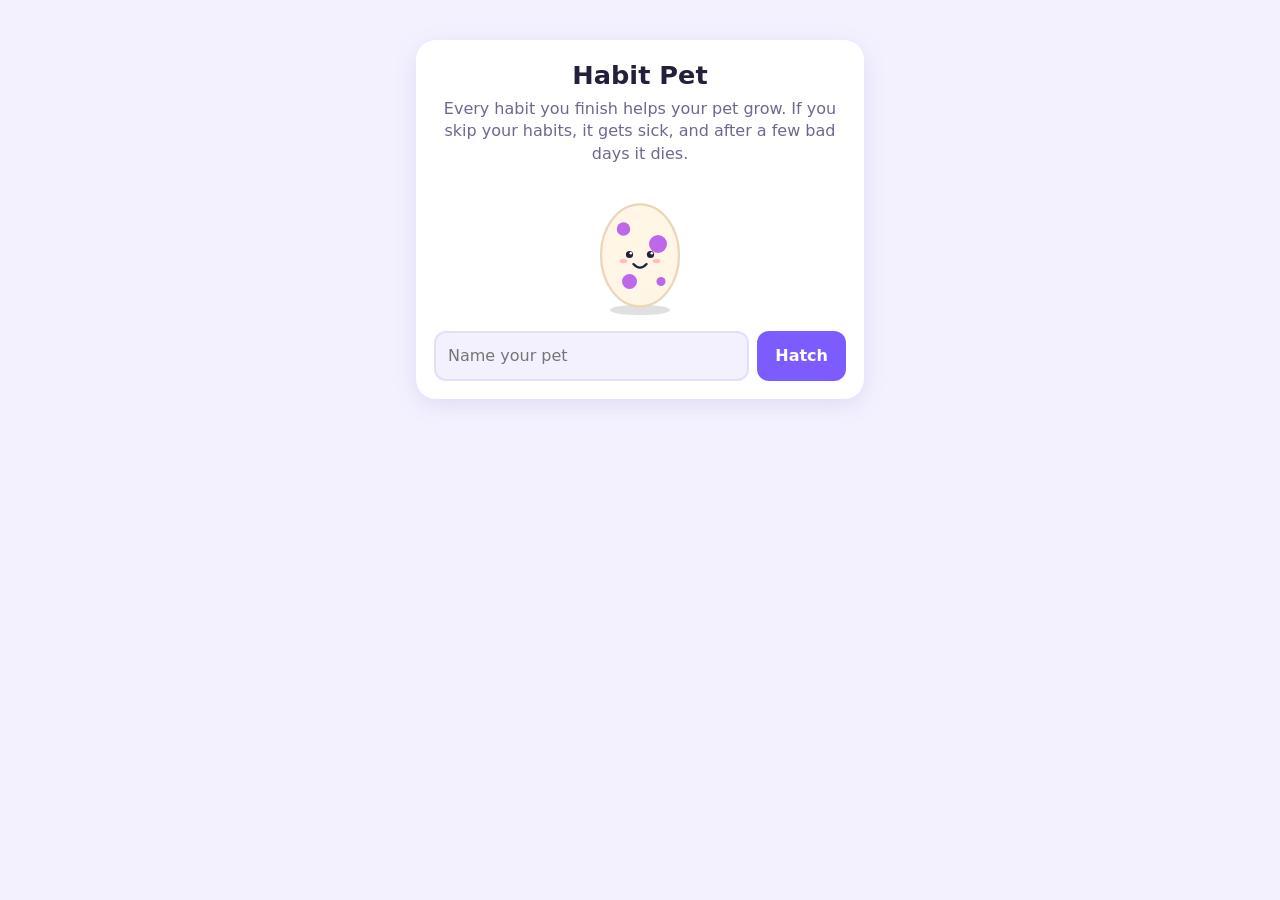
==== index.html @ 9e335e4a "Add Habit Pet: a habit tracker where your pet grows or dies Co-Authored-By: Claude Opus 5.5 <noreply" ====
<!doctype html>
<html lang="en">
<head>
  <meta charset="utf-8">
  <meta name="viewport" content="width=device-width, initial-scale=1, viewport-fit=cover">
  <title>Habit Pet</title>
  <meta name="description" content="Keep your habits and your pet grows. Skip them and it gets sick.">
  <meta name="theme-color" content="#7c5cff">
  <link rel="manifest" href="manifest.json">
  <link rel="icon" href="icons/icon.svg" type="image/svg+xml">
  <link rel="apple-touch-icon" href="icons/icon-192.png">
  <meta name="apple-mobile-web-app-capable" content="yes">
  <meta name="apple-mobile-web-app-title" content="Habit Pet">
  <link rel="stylesheet" href="style.css">
</head>
<body>
  <main class="app">
    <!-- Hatch screen: shown when there is no pet yet -->
    <section id="hatch-screen" class="card hidden">
      <h1>Habit Pet</h1>
      <p class="muted">Every habit you finish helps your pet grow. If you skip your habits, it gets sick, and after a few bad days it dies.</p>
      <div class="pet-stage small" id="hatch-egg"></div>
      <form id="hatch-form" class="row">
        <input id="hatch-name" maxlength="16" placeholder="Name your pet" required autocomplete="off">
        <button type="submit" class="primary">Hatch</button>
      </form>
    </section>

    <!-- Main screen -->
    <section id="pet-screen" class="hidden">
      <header class="pet-header">
        <div>
          <h1 id="pet-name">Pet</h1>
          <p class="muted" id="pet-sub">Egg · Day 1</p>
        </div>
        <div class="streak" title="Perfect days in a row">🔥 <span id="streak">0</span></div>
      </header>

      <div class="card pet-card">
        <div class="pet-stage" id="pet-stage" aria-label="Your pet"></div>
        <p class="speech" id="speech">Hi!</p>

        <div class="meter">
          <div class="meter-label"><span>❤️ Health</span><span id="health-text">100</span></div>
          <div class="bar"><div class="fill health" id="health-bar"></div></div>
        </div>
        <div class="meter">
          <div class="meter-label"><span>⭐ Growth</span><span id="xp-text">0 / 30</span></div>
          <div class="bar"><div class="fill xp" id="xp-bar"></div></div>
        </div>
      </div>

      <div class="card">
        <div class="card-title">
          <h2>Today's habits</h2>
          <span class="muted" id="today-count">0 / 0</span>
        </div>
        <ul id="habit-list" class="habit-list"></ul>
        <p id="no-habits" class="muted hidden">Add your first habit below. Your pet is counting on you!</p>
        <form id="habit-form" class="row">
          <input id="habit-emoji" class="emoji-input" maxlength="2" placeholder="💧" autocomplete="off" aria-label="Emoji">
          <input id="habit-name" maxlength="40" placeholder="New habit, e.g. Drink water" required autocomplete="off">
          <button type="submit" class="primary" aria-label="Add habit">+</button>
        </form>
      </div>

      <details class="card graveyard" id="graveyard-box">
        <summary>🪦 Pet graveyard (<span id="grave-count">0</span>)</summary>
        <ul id="graveyard" class="grave-list"></ul>
      </details>
    </section>

    <!-- Death screen -->
    <section id="dead-screen" class="card hidden">
      <div class="pet-stage" id="dead-stage"></div>
      <h1 id="dead-title">Your pet died</h1>
      <p class="muted" id="dead-text"></p>
      <button class="primary" id="restart-btn">Hatch a new egg</button>
    </section>
  </main>

  <!-- Pop-up for evolutions and warnings -->
  <div id="modal" class="modal hidden" role="dialog" aria-modal="true">
    <div class="modal-box">
      <div class="pet-stage small" id="modal-pet"></div>
      <h2 id="modal-title"></h2>
      <p id="modal-text" class="muted"></p>
      <button class="primary" id="modal-ok">Yay!</button>
    </div>
  </div>

  <script src="pet.js"></script>
  <script src="app.js"></script>
</body>
</html>
---- style.css ----
:root {
  --bg: #f4f1ff;
  --card: #ffffff;
  --text: #241f3a;
  --muted: #6e6890;
  --line: #e4defa;
  --accent: #7c5cff;
  --accent-text: #ffffff;
  --health: #ff5c7a;
  --xp: #ffb020;
  --done: #2fbf71;
  --shadow: 0 6px 24px rgba(60, 40, 140, 0.10);
}

@media (prefers-color-scheme: dark) {
  :root {
    --bg: #15121f;
    --card: #211c33;
    --text: #f1eeff;
    --muted: #a59fc4;
    --line: #342d4d;
    --accent: #9b82ff;
    --accent-text: #15121f;
    --shadow: 0 6px 24px rgba(0, 0, 0, 0.35);
  }
}

* { box-sizing: border-box; }

html, body { margin: 0; }

body {
  background: var(--bg);
  color: var(--text);
  font-family: system-ui, -apple-system, "Segoe UI", Roboto, sans-serif;
  line-height: 1.4;
  -webkit-tap-highlight-color: transparent;
}

.app {
  max-width: 480px;
  margin: 0 auto;
  padding: max(16px, env(safe-area-inset-top)) 16px max(24px, env(safe-area-inset-bottom));
}

.hidden { display: none !important; }

h1 { font-size: 1.6rem; margin: 0; }
h2 { font-size: 1.1rem; margin: 0; }
.muted { color: var(--muted); margin: 4px 0; }

.card {
  background: var(--card);
  border-radius: 20px;
  padding: 18px;
  margin-bottom: 16px;
  box-shadow: var(--shadow);
}

.card-title {
  display: flex;
  justify-content: space-between;
  align-items: baseline;
  margin-bottom: 10px;
}

/* ---------- Header ---------- */
.pet-header {
  display: flex;
  justify-content: space-between;
  align-items: center;
  margin-bottom: 12px;
}

.streak {
  background: var(--card);
  border-radius: 999px;
  padding: 8px 14px;
  font-weight: 700;
  box-shadow: var(--shadow);
}

/* ---------- Pet ---------- */
.pet-card { text-align: center; }

.pet-stage {
  width: 220px;
  height: 220px;
  margin: 0 auto;
  position: relative;
  cursor: pointer;
  user-select: none;
}
.pet-stage.small { width: 150px; height: 150px; }
.pet-stage svg { width: 100%; height: 100%; overflow: visible; }

.pet-body { transform-origin: 100px 180px; }
.mood-happy .pet-body { animation: bounce 1.4s ease-in-out infinite; }
.mood-ok .pet-body    { animation: sway 3s ease-in-out infinite; }
.mood-sad .pet-body   { animation: droop 4s ease-in-out infinite; }
.mood-egg .pet-body   { animation: wobble 2.5s ease-in-out infinite; }
.jump .pet-body       { animation: jump 0.5s ease-out !important; }

@keyframes bounce { 0%,100% { transform: translateY(0) scale(1,1); } 50% { transform: translateY(-10px) scale(0.97,1.03); } }
@keyframes sway   { 0%,100% { transform: rotate(-2deg); } 50% { transform: rotate(2deg); } }
@keyframes droop  { 0%,100% { transform: scale(1,1); } 50% { transform: scale(1.03,0.96); } }
@keyframes wobble { 0%,80%,100% { transform: rotate(0); } 85% { transform: rotate(-6deg); } 90% { transform: rotate(6deg); } 95% { transform: rotate(-3deg); } }
@keyframes jump   { 0% { transform: translateY(0); } 40% { transform: translateY(-36px) scale(0.95,1.05); } 100% { transform: translateY(0); } }

.heart {
  position: absolute;
  left: 50%;
  top: 30%;
  font-size: 28px;
  pointer-events: none;
  animation: float-up 1s ease-out forwards;
}
@keyframes float-up {
  from { opacity: 1; transform: translate(-50%, 0) scale(0.8); }
  to   { opacity: 0; transform: translate(-50%, -80px) scale(1.4); }
}

.speech {
  display: inline-block;
  background: var(--bg);
  border-radius: 14px;
  padding: 8px 14px;
  margin: 4px 0 14px;
  font-weight: 600;
}

/* ---------- Meters ---------- */
.meter { margin-top: 10px; text-align: left; }
.meter-label {
  display: flex;
  justify-content: space-between;
  font-size: 0.9rem;
  font-weight: 600;
  margin-bottom: 4px;
}
.bar {
  height: 12px;
  background: var(--line);
  border-radius: 999px;
  overflow: hidden;
}
.fill {
  height: 100%;
  width: 0;
  border-radius: 999px;
  transition: width 0.5s ease;
}
.fill.health { background: var(--health); }
.fill.xp { background: var(--xp); }

/* ---------- Habits ---------- */
.habit-list { list-style: none; padding: 0; margin: 0 0 12px; }

.habit {
  display: flex;
  align-items: center;
  gap: 12px;
  padding: 12px;
  border: 2px solid var(--line);
  border-radius: 14px;
  margin-bottom: 8px;
  cursor: pointer;
  transition: border-color 0.2s, background 0.2s;
}
.habit .check {
  width: 28px;
  height: 28px;
  flex: none;
  border-radius: 50%;
  border: 2px solid var(--line);
  display: grid;
  place-items: center;
  font-weight: 800;
  color: transparent;
  transition: all 0.2s;
}
.habit .emoji { font-size: 1.3rem; }
.habit .name { flex: 1; font-weight: 600; word-break: break-word; }
.habit.done { border-color: var(--done); }
.habit.done .check { background: var(--done); border-color: var(--done); color: #fff; }
.habit.done .name { text-decoration: line-through; color: var(--muted); }

.delete {
  background: none;
  border: none;
  color: var(--muted);
  font-size: 1.1rem;
  cursor: pointer;
  padding: 4px 8px;
}

/* ---------- Forms ---------- */
.row { display: flex; gap: 8px; }

input {
  flex: 1;
  min-width: 0;
  font: inherit;
  padding: 12px;
  border-radius: 12px;
  border: 2px solid var(--line);
  background: var(--bg);
  color: var(--text);
}
input:focus { outline: none; border-color: var(--accent); }
.emoji-input { flex: none; width: 54px; text-align: center; }

button.primary {
  font: inherit;
  font-weight: 700;
  border: none;
  border-radius: 12px;
  padding: 12px 18px;
  background: var(--accent);
  color: var(--accent-text);
  cursor: pointer;
}
button.primary:active { transform: scale(0.97); }

/* ---------- Hatch / dead ---------- */
#hatch-screen, #dead-screen { text-align: center; margin-top: 24px; }
#hatch-screen .row { margin-top: 12px; }
#dead-screen button { margin-top: 12px; }

/* ---------- Graveyard ---------- */
.graveyard summary { cursor: pointer; font-weight: 600; }
.grave-list { list-style: none; padding: 0; margin: 10px 0 0; }
.grave-list li { padding: 6px 0; border-top: 1px solid var(--line); color: var(--muted); }

/* ---------- Modal ---------- */
.modal {
  position: fixed;
  inset: 0;
  background: rgba(10, 5, 30, 0.55);
  display: grid;
  place-items: center;
  padding: 16px;
  z-index: 10;
}
.modal-box {
  background: var(--card);
  border-radius: 24px;
  padding: 24px;
  max-width: 340px;
  width: 100%;
  text-align: center;
  animation: pop 0.3s ease-out;
}
.modal-box button { margin-top: 12px; width: 100%; }
@keyframes pop { from { transform: scale(0.8); opacity: 0; } to { transform: scale(1); opacity: 1; } }
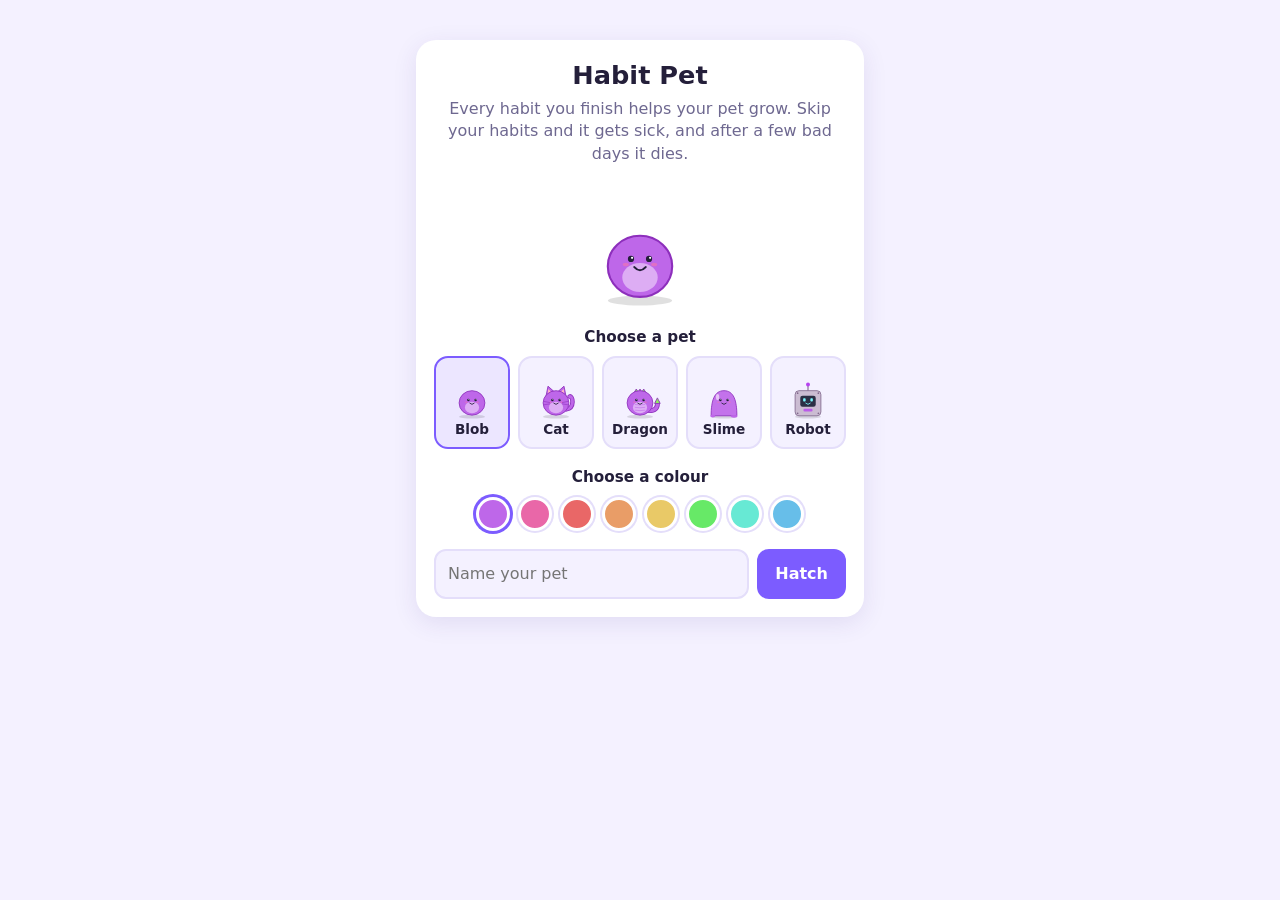
==== commit 74290455: "Add pet types, outfits, room, badges, calendar, reminders and more - Five pet types and a colour cho" ====
--- a/index.html
+++ b/index.html
@@ -15,79 +15,195 @@
 </head>
 <body>
   <main class="app">
-    <!-- Hatch screen: shown when there is no pet yet -->
+
+    <!-- ===== Hatch a new pet ===== -->
     <section id="hatch-screen" class="card hidden">
       <h1>Habit Pet</h1>
-      <p class="muted">Every habit you finish helps your pet grow. If you skip your habits, it gets sick, and after a few bad days it dies.</p>
-      <div class="pet-stage small" id="hatch-egg"></div>
+      <p class="muted">Every habit you finish helps your pet grow. Skip your habits and it gets sick, and after a few bad days it dies.</p>
+      <div class="pet-stage small mood-egg" id="hatch-preview"></div>
+      <h3>Choose a pet</h3>
+      <div class="chip-row" id="type-picker"></div>
+      <h3>Choose a colour</h3>
+      <div class="chip-row" id="colour-picker"></div>
       <form id="hatch-form" class="row">
         <input id="hatch-name" maxlength="16" placeholder="Name your pet" required autocomplete="off">
         <button type="submit" class="primary">Hatch</button>
       </form>
     </section>
 
-    <!-- Main screen -->
-    <section id="pet-screen" class="hidden">
-      <header class="pet-header">
-        <div>
-          <h1 id="pet-name">Pet</h1>
-          <p class="muted" id="pet-sub">Egg · Day 1</p>
-        </div>
-        <div class="streak" title="Perfect days in a row">🔥 <span id="streak">0</span></div>
-      </header>
-
-      <div class="card pet-card">
-        <div class="pet-stage" id="pet-stage" aria-label="Your pet"></div>
-        <p class="speech" id="speech">Hi!</p>
-
-        <div class="meter">
-          <div class="meter-label"><span>❤️ Health</span><span id="health-text">100</span></div>
-          <div class="bar"><div class="fill health" id="health-bar"></div></div>
-        </div>
-        <div class="meter">
-          <div class="meter-label"><span>⭐ Growth</span><span id="xp-text">0 / 30</span></div>
-          <div class="bar"><div class="fill xp" id="xp-bar"></div></div>
-        </div>
-      </div>
-
-      <div class="card">
-        <div class="card-title">
-          <h2>Today's habits</h2>
-          <span class="muted" id="today-count">0 / 0</span>
-        </div>
-        <ul id="habit-list" class="habit-list"></ul>
-        <p id="no-habits" class="muted hidden">Add your first habit below. Your pet is counting on you!</p>
-        <form id="habit-form" class="row">
-          <input id="habit-emoji" class="emoji-input" maxlength="2" placeholder="💧" autocomplete="off" aria-label="Emoji">
-          <input id="habit-name" maxlength="40" placeholder="New habit, e.g. Drink water" required autocomplete="off">
-          <button type="submit" class="primary" aria-label="Add habit">+</button>
-        </form>
-      </div>
-
-      <details class="card graveyard" id="graveyard-box">
-        <summary>🪦 Pet graveyard (<span id="grave-count">0</span>)</summary>
-        <ul id="graveyard" class="grave-list"></ul>
-      </details>
-    </section>
-
-    <!-- Death screen -->
+    <!-- ===== Pet died ===== -->
     <section id="dead-screen" class="card hidden">
       <div class="pet-stage" id="dead-stage"></div>
       <h1 id="dead-title">Your pet died</h1>
       <p class="muted" id="dead-text"></p>
       <button class="primary" id="restart-btn">Hatch a new egg</button>
     </section>
+
+    <!-- ===== The game ===== -->
+    <section id="game" class="hidden">
+      <header class="pet-header">
+        <div>
+          <h1 id="pet-name">Pet</h1>
+          <p class="muted" id="pet-sub">Egg · Day 1</p>
+        </div>
+        <div class="pills">
+          <div class="pill" title="Coins">🪙 <span id="coins">0</span></div>
+          <div class="pill" title="Perfect days in a row">🔥 <span id="streak">0</span></div>
+        </div>
+      </header>
+
+      <!-- Home tab -->
+      <div class="tab" id="tab-home">
+        <div class="card pet-card">
+          <div class="scene" id="scene" aria-label="Your pet's room"></div>
+          <p class="speech" id="speech">Hi!</p>
+          <div class="meter">
+            <div class="meter-label"><span>❤️ Health</span><span id="health-text">100</span></div>
+            <div class="bar"><div class="fill health" id="health-bar"></div></div>
+          </div>
+          <div class="meter">
+            <div class="meter-label"><span>⭐ Growth</span><span id="xp-text">0 / 30</span></div>
+            <div class="bar"><div class="fill xp" id="xp-bar"></div></div>
+          </div>
+          <button class="ghost share-btn" id="share-btn">📸 Share a picture</button>
+        </div>
+
+        <div class="card rescue hidden" id="rescue-banner">
+          <strong>🚨 Rescue mission!</strong>
+          <p id="rescue-text">Finish every habit today to save your pet.</p>
+        </div>
+
+        <div class="card">
+          <div class="card-title">
+            <h2 id="today-title">Today</h2>
+            <span class="muted" id="today-count">0 / 0</span>
+          </div>
+          <ul id="habit-list" class="habit-list"></ul>
+          <p id="no-habits" class="muted hidden">Nothing to do today. Add a habit and your pet will cheer you on!</p>
+          <p id="not-today" class="muted small hidden"></p>
+          <p class="muted small" id="pass-status"></p>
+          <button class="primary wide" id="add-habit-btn">+ Add a habit</button>
+        </div>
+
+        <details class="card graveyard" id="graveyard-box">
+          <summary>🪦 Pet graveyard (<span id="grave-count">0</span>)</summary>
+          <ul id="graveyard" class="grave-list"></ul>
+        </details>
+      </div>
+
+      <!-- Shop tab -->
+      <div class="tab hidden" id="tab-shop">
+        <div class="card">
+          <h2>👒 Outfits</h2>
+          <p class="muted small">New outfits unlock as your pets grow up.</p>
+          <div class="shop-grid" id="shop-hats"></div>
+        </div>
+        <div class="card">
+          <h2>🛋️ Room</h2>
+          <p class="muted small">Decorate your pet's room. Tap an item you own to put it out or put it away.</p>
+          <div class="shop-grid" id="shop-furniture"></div>
+        </div>
+        <div class="card">
+          <h2>🎨 Wallpaper</h2>
+          <div class="shop-grid" id="shop-walls"></div>
+        </div>
+      </div>
+
+      <!-- Badges tab -->
+      <div class="tab hidden" id="tab-badges">
+        <div class="card">
+          <div class="card-title">
+            <h2>🏆 Badges</h2>
+            <span class="muted" id="badge-count">0 / 0</span>
+          </div>
+          <div class="badge-grid" id="badge-grid"></div>
+        </div>
+      </div>
+
+      <!-- Stats tab -->
+      <div class="tab hidden" id="tab-stats">
+        <div class="card">
+          <h2>📅 Last 5 weeks</h2>
+          <div class="calendar" id="calendar"></div>
+          <div class="legend">
+            <span><i class="c-perfect"></i>All done</span>
+            <span><i class="c-partial"></i>Some</span>
+            <span><i class="c-fail"></i>Missed</span>
+            <span><i class="c-pass"></i>Sick-day pass</span>
+          </div>
+        </div>
+        <div class="card">
+          <h2>📊 Your numbers</h2>
+          <div class="stat-grid" id="stat-grid"></div>
+        </div>
+        <div class="card">
+          <h2>🔔 Reminders</h2>
+          <p class="muted small">Get a nudge if your habits aren't done by this time. Phones only show reminders while the app is still open in the background, so it's worth checking in yourself too.</p>
+          <div class="row">
+            <input type="time" id="remind-time" value="19:00">
+            <button class="primary" id="remind-btn">Turn on</button>
+          </div>
+          <p class="muted small" id="remind-status"></p>
+        </div>
+        <div class="card">
+          <h2>⚙️ More</h2>
+          <button class="ghost danger" id="reset-btn">Start over (deletes everything)</button>
+        </div>
+      </div>
+    </section>
   </main>
 
-  <!-- Pop-up for evolutions and warnings -->
+  <nav class="tabbar hidden" id="tabbar">
+    <button data-tab="home" class="active"><span>🏠</span>Home</button>
+    <button data-tab="shop"><span>🛍️</span>Shop</button>
+    <button data-tab="badges"><span>🏆</span>Badges</button>
+    <button data-tab="stats"><span>📊</span>Stats</button>
+  </nav>
+
+  <!-- Pop-up message -->
   <div id="modal" class="modal hidden" role="dialog" aria-modal="true">
     <div class="modal-box">
       <div class="pet-stage small" id="modal-pet"></div>
       <h2 id="modal-title"></h2>
       <p id="modal-text" class="muted"></p>
-      <button class="primary" id="modal-ok">Yay!</button>
+      <button class="primary wide" id="modal-ok">Yay!</button>
     </div>
   </div>
+
+  <!-- Add / edit habit -->
+  <div id="habit-modal" class="modal hidden" role="dialog" aria-modal="true">
+    <form class="modal-box form" id="habit-form">
+      <h2 id="habit-form-title">New habit</h2>
+      <div class="row">
+        <input id="hf-emoji" class="emoji-input" maxlength="8" placeholder="💧" autocomplete="off" aria-label="Emoji">
+        <input id="hf-name" maxlength="40" placeholder="e.g. Drink water" required autocomplete="off" aria-label="Habit name">
+      </div>
+
+      <label class="field-label">How hard is it?</label>
+      <div class="seg" id="hf-difficulty">
+        <button type="button" data-v="easy">Easy</button>
+        <button type="button" data-v="medium">Medium</button>
+        <button type="button" data-v="hard">Hard</button>
+      </div>
+      <p class="muted small" id="hf-reward"></p>
+
+      <label class="field-label">Which days?</label>
+      <div class="days" id="hf-days"></div>
+
+      <label class="field-label" for="hf-target">How many times a day?</label>
+      <div class="stepper">
+        <button type="button" id="hf-minus">−</button>
+        <input id="hf-target" type="number" min="1" max="20" value="1">
+        <button type="button" id="hf-plus">+</button>
+      </div>
+
+      <button type="submit" class="primary wide">Save</button>
+      <button type="button" class="ghost wide" id="hf-cancel">Cancel</button>
+      <button type="button" class="ghost danger wide hidden" id="hf-delete">Delete habit</button>
+    </form>
+  </div>
+
+  <div id="toast" class="toast hidden"></div>
 
   <script src="pet.js"></script>
   <script src="app.js"></script>
--- a/style.css
+++ b/style.css
@@ -4,12 +4,20 @@
   --text: #241f3a;
   --muted: #6e6890;
   --line: #e4defa;
+  --soft: #f4f1ff;
   --accent: #7c5cff;
+  --accent-soft: #ece6ff;
   --accent-text: #ffffff;
   --health: #ff5c7a;
   --xp: #ffb020;
   --done: #2fbf71;
+  --danger: #e5484d;
   --shadow: 0 6px 24px rgba(60, 40, 140, 0.10);
+  --c-perfect: #2fbf71;
+  --c-partial: #ffb020;
+  --c-fail: #ff5c7a;
+  --c-pass: #5aa9ff;
+  --c-none: #e4defa;
 }
 
 @media (prefers-color-scheme: dark) {
@@ -19,14 +27,16 @@
     --text: #f1eeff;
     --muted: #a59fc4;
     --line: #342d4d;
+    --soft: #1a1628;
     --accent: #9b82ff;
+    --accent-soft: #2e2650;
     --accent-text: #15121f;
     --shadow: 0 6px 24px rgba(0, 0, 0, 0.35);
+    --c-none: #342d4d;
   }
 }
 
 * { box-sizing: border-box; }
-
 html, body { margin: 0; }
 
 body {
@@ -40,14 +50,16 @@
 .app {
   max-width: 480px;
   margin: 0 auto;
-  padding: max(16px, env(safe-area-inset-top)) 16px max(24px, env(safe-area-inset-bottom));
+  padding: max(16px, env(safe-area-inset-top)) 16px calc(96px + env(safe-area-inset-bottom));
 }
 
 .hidden { display: none !important; }
 
 h1 { font-size: 1.6rem; margin: 0; }
-h2 { font-size: 1.1rem; margin: 0; }
+h2 { font-size: 1.1rem; margin: 0 0 4px; }
+h3 { font-size: 0.95rem; margin: 18px 0 8px; }
 .muted { color: var(--muted); margin: 4px 0; }
+.small { font-size: 0.85rem; }
 
 .card {
   background: var(--card);
@@ -56,7 +68,6 @@
   margin-bottom: 16px;
   box-shadow: var(--shadow);
 }
-
 .card-title {
   display: flex;
   justify-content: space-between;
@@ -64,48 +75,107 @@
   margin-bottom: 10px;
 }
 
+/* ---------- Buttons and inputs ---------- */
+button { font: inherit; color: inherit; }
+
+button.primary {
+  font-weight: 700;
+  border: none;
+  border-radius: 12px;
+  padding: 12px 18px;
+  background: var(--accent);
+  color: var(--accent-text);
+  cursor: pointer;
+}
+button.ghost {
+  font-weight: 600;
+  border: 2px solid var(--line);
+  border-radius: 12px;
+  padding: 10px 16px;
+  background: transparent;
+  cursor: pointer;
+}
+button.danger { color: var(--danger); }
+button.wide { width: 100%; margin-top: 10px; }
+button:active { transform: scale(0.97); }
+
+.row { display: flex; gap: 8px; }
+
+input {
+  flex: 1;
+  min-width: 0;
+  font: inherit;
+  padding: 12px;
+  border-radius: 12px;
+  border: 2px solid var(--line);
+  background: var(--soft);
+  color: var(--text);
+}
+input:focus { outline: none; border-color: var(--accent); }
+.emoji-input { flex: none; width: 56px; text-align: center; }
+
 /* ---------- Header ---------- */
 .pet-header {
   display: flex;
   justify-content: space-between;
   align-items: center;
+  gap: 8px;
   margin-bottom: 12px;
 }
-
-.streak {
+.pills { display: flex; gap: 6px; flex: none; }
+.pill {
   background: var(--card);
   border-radius: 999px;
-  padding: 8px 14px;
+  padding: 8px 12px;
   font-weight: 700;
   box-shadow: var(--shadow);
-}
-
-/* ---------- Pet ---------- */
+  white-space: nowrap;
+}
+
+/* ---------- Pet and room ---------- */
 .pet-card { text-align: center; }
+
+.scene {
+  position: relative;
+  width: 100%;
+  aspect-ratio: 400 / 260;
+  border-radius: 16px;
+  overflow: hidden;
+  cursor: pointer;
+  user-select: none;
+}
+.scene > svg { width: 100%; height: 100%; display: block; }
 
 .pet-stage {
   width: 220px;
   height: 220px;
   margin: 0 auto;
   position: relative;
-  cursor: pointer;
-  user-select: none;
-}
-.pet-stage.small { width: 150px; height: 150px; }
+}
+.pet-stage.small { width: 140px; height: 140px; }
 .pet-stage svg { width: 100%; height: 100%; overflow: visible; }
 
-.pet-body { transform-origin: 100px 180px; }
+.pet-body { transform-origin: 100px 185px; transform-box: view-box; }
 .mood-happy .pet-body { animation: bounce 1.4s ease-in-out infinite; }
-.mood-ok .pet-body    { animation: sway 3s ease-in-out infinite; }
+.mood-ok .pet-body,
+.mood-sulk .pet-body  { animation: sway 3s ease-in-out infinite; }
 .mood-sad .pet-body   { animation: droop 4s ease-in-out infinite; }
 .mood-egg .pet-body   { animation: wobble 2.5s ease-in-out infinite; }
+.mood-sleep .pet-body { animation: breathe 3s ease-in-out infinite; }
 .jump .pet-body       { animation: jump 0.5s ease-out !important; }
-
-@keyframes bounce { 0%,100% { transform: translateY(0) scale(1,1); } 50% { transform: translateY(-10px) scale(0.97,1.03); } }
-@keyframes sway   { 0%,100% { transform: rotate(-2deg); } 50% { transform: rotate(2deg); } }
-@keyframes droop  { 0%,100% { transform: scale(1,1); } 50% { transform: scale(1.03,0.96); } }
-@keyframes wobble { 0%,80%,100% { transform: rotate(0); } 85% { transform: rotate(-6deg); } 90% { transform: rotate(6deg); } 95% { transform: rotate(-3deg); } }
-@keyframes jump   { 0% { transform: translateY(0); } 40% { transform: translateY(-36px) scale(0.95,1.05); } 100% { transform: translateY(0); } }
+.zzz { animation: zzz 2s ease-in-out infinite; }
+
+@keyframes bounce  { 0%,100% { transform: translateY(0) scale(1,1); } 50% { transform: translateY(-10px) scale(0.97,1.03); } }
+@keyframes sway    { 0%,100% { transform: rotate(-2deg); } 50% { transform: rotate(2deg); } }
+@keyframes droop   { 0%,100% { transform: scale(1,1); } 50% { transform: scale(1.03,0.96); } }
+@keyframes breathe { 0%,100% { transform: scale(1,1); } 50% { transform: scale(1.02,0.98); } }
+@keyframes wobble  { 0%,80%,100% { transform: rotate(0); } 85% { transform: rotate(-6deg); } 90% { transform: rotate(6deg); } 95% { transform: rotate(-3deg); } }
+@keyframes jump    { 0% { transform: translateY(0); } 40% { transform: translateY(-36px) scale(0.95,1.05); } 100% { transform: translateY(0); } }
+@keyframes zzz     { 0%,100% { opacity: 0.4; } 50% { opacity: 1; } }
+
+@media (prefers-reduced-motion: reduce) {
+  .pet-body, .zzz { animation: none !important; }
+}
 
 .heart {
   position: absolute;
@@ -122,12 +192,13 @@
 
 .speech {
   display: inline-block;
-  background: var(--bg);
+  background: var(--soft);
   border-radius: 14px;
   padding: 8px 14px;
-  margin: 4px 0 14px;
-  font-weight: 600;
-}
+  margin: 12px 0 8px;
+  font-weight: 600;
+}
+.share-btn { margin-top: 14px; }
 
 /* ---------- Meters ---------- */
 .meter { margin-top: 10px; text-align: left; }
@@ -138,101 +209,245 @@
   font-weight: 600;
   margin-bottom: 4px;
 }
-.bar {
-  height: 12px;
-  background: var(--line);
-  border-radius: 999px;
-  overflow: hidden;
-}
-.fill {
-  height: 100%;
-  width: 0;
-  border-radius: 999px;
-  transition: width 0.5s ease;
-}
+.bar { height: 12px; background: var(--line); border-radius: 999px; overflow: hidden; }
+.fill { height: 100%; width: 0; border-radius: 999px; transition: width 0.5s ease; }
 .fill.health { background: var(--health); }
 .fill.xp { background: var(--xp); }
 
+/* ---------- Rescue ---------- */
+.rescue {
+  background: #fff0f2;
+  border: 2px solid var(--health);
+  color: #7a1a2c;
+}
+.rescue p { margin: 4px 0 0; }
+@media (prefers-color-scheme: dark) {
+  .rescue { background: #3a1a24; color: #ffd0d8; }
+}
+
 /* ---------- Habits ---------- */
-.habit-list { list-style: none; padding: 0; margin: 0 0 12px; }
+.habit-list { list-style: none; padding: 0; margin: 0 0 8px; }
 
 .habit {
-  display: flex;
-  align-items: center;
-  gap: 12px;
-  padding: 12px;
+  --progress: 0%;
+  display: flex;
+  align-items: center;
+  gap: 10px;
+  padding: 10px 8px 10px 12px;
   border: 2px solid var(--line);
   border-radius: 14px;
   margin-bottom: 8px;
   cursor: pointer;
-  transition: border-color 0.2s, background 0.2s;
+  background: linear-gradient(90deg, var(--accent-soft) var(--progress), transparent var(--progress));
+  transition: border-color 0.2s;
 }
 .habit .check {
-  width: 28px;
-  height: 28px;
+  width: 30px;
+  height: 30px;
   flex: none;
   border-radius: 50%;
   border: 2px solid var(--line);
   display: grid;
   place-items: center;
   font-weight: 800;
-  color: transparent;
-  transition: all 0.2s;
-}
+  font-size: 0.85rem;
+  color: var(--muted);
+}
+.habit:not(.done) .check:not(:empty) { color: var(--accent); border-color: var(--accent); }
 .habit .emoji { font-size: 1.3rem; }
-.habit .name { flex: 1; font-weight: 600; word-break: break-word; }
+.habit .info { flex: 1; min-width: 0; display: flex; flex-direction: column; }
+.habit .name { font-weight: 600; word-break: break-word; }
+.habit .meta { font-size: 0.78rem; color: var(--muted); }
 .habit.done { border-color: var(--done); }
 .habit.done .check { background: var(--done); border-color: var(--done); color: #fff; }
 .habit.done .name { text-decoration: line-through; color: var(--muted); }
 
-.delete {
+.icon-btn {
   background: none;
   border: none;
+  font-size: 1rem;
+  cursor: pointer;
+  padding: 6px 8px;
+  border-radius: 8px;
+  flex: none;
+}
+.icon-btn.minus { font-size: 1.3rem; font-weight: 700; color: var(--muted); }
+
+/* ---------- Hatch screen ---------- */
+#hatch-screen, #dead-screen { text-align: center; margin-top: 24px; }
+#hatch-screen .row { margin-top: 18px; }
+#dead-screen button { margin-top: 12px; }
+
+.chip-row { display: flex; flex-wrap: wrap; gap: 8px; justify-content: center; }
+.chip {
+  display: flex;
+  flex-direction: column;
+  align-items: center;
+  width: 76px;
+  padding: 6px 4px 8px;
+  border-radius: 14px;
+  border: 2px solid var(--line);
+  background: var(--soft);
+  font-weight: 600;
+  font-size: 0.85rem;
+  cursor: pointer;
+}
+.chip.active { border-color: var(--accent); background: var(--accent-soft); }
+.chip-pic { width: 56px; height: 56px; }
+.chip-pic svg { width: 100%; height: 100%; overflow: visible; }
+
+.swatch {
+  width: 34px;
+  height: 34px;
+  border-radius: 50%;
+  border: 3px solid var(--card);
+  box-shadow: 0 0 0 2px var(--line);
+  cursor: pointer;
+}
+.swatch.active { box-shadow: 0 0 0 3px var(--accent); }
+
+/* ---------- Shop ---------- */
+.shop-grid {
+  display: grid;
+  grid-template-columns: repeat(auto-fill, minmax(96px, 1fr));
+  gap: 10px;
+  margin-top: 10px;
+}
+.shop-item {
+  display: flex;
+  flex-direction: column;
+  align-items: center;
+  gap: 4px;
+  padding: 10px 6px;
+  border-radius: 14px;
+  border: 2px solid var(--line);
+  background: var(--soft);
+  cursor: pointer;
+  text-align: center;
+}
+.shop-item.active { border-color: var(--accent); }
+.shop-item.locked { opacity: 0.55; cursor: default; }
+.shop-item.locked .shop-pic { filter: grayscale(1); }
+.shop-pic { width: 70px; height: 70px; }
+.shop-pic svg { width: 100%; height: 100%; overflow: visible; }
+.shop-icon { font-size: 2.2rem; line-height: 70px; height: 70px; }
+.shop-swatch { width: 60px; height: 60px; margin: 5px 0; border-radius: 12px; border: 2px solid var(--line); }
+.shop-name { font-weight: 600; font-size: 0.85rem; }
+.shop-btn {
+  font-size: 0.78rem;
+  font-weight: 700;
+  padding: 3px 10px;
+  border-radius: 999px;
+  background: var(--line);
+}
+.shop-btn.buy { background: var(--xp); color: #3a2600; }
+.shop-btn.cant { background: var(--line); color: var(--muted); }
+.shop-btn.on { background: var(--done); color: #fff; }
+.shop-btn.lock { background: transparent; color: var(--muted); }
+
+/* ---------- Badges ---------- */
+.badge-grid {
+  display: grid;
+  grid-template-columns: repeat(auto-fill, minmax(130px, 1fr));
+  gap: 10px;
+}
+.badge {
+  display: flex;
+  flex-direction: column;
+  align-items: center;
+  text-align: center;
+  padding: 12px 8px;
+  border-radius: 14px;
+  background: var(--soft);
+  border: 2px solid var(--line);
+  opacity: 0.6;
+}
+.badge.got { opacity: 1; border-color: var(--xp); }
+.badge-icon { font-size: 2rem; }
+
+/* ---------- Stats ---------- */
+.calendar {
+  display: grid;
+  grid-template-columns: repeat(7, 1fr);
+  gap: 5px;
+  margin-top: 10px;
+}
+.cal-head { text-align: center; font-size: 0.75rem; font-weight: 700; color: var(--muted); }
+.cal-day {
+  aspect-ratio: 1;
+  border-radius: 8px;
+  display: grid;
+  place-items: center;
+  font-size: 0.8rem;
+  font-weight: 600;
+  background: var(--c-none);
   color: var(--muted);
-  font-size: 1.1rem;
-  cursor: pointer;
-  padding: 4px 8px;
-}
-
-/* ---------- Forms ---------- */
-.row { display: flex; gap: 8px; }
-
-input {
-  flex: 1;
-  min-width: 0;
-  font: inherit;
-  padding: 12px;
-  border-radius: 12px;
-  border: 2px solid var(--line);
-  background: var(--bg);
-  color: var(--text);
-}
-input:focus { outline: none; border-color: var(--accent); }
-.emoji-input { flex: none; width: 54px; text-align: center; }
-
-button.primary {
-  font: inherit;
-  font-weight: 700;
-  border: none;
-  border-radius: 12px;
-  padding: 12px 18px;
-  background: var(--accent);
-  color: var(--accent-text);
-  cursor: pointer;
-}
-button.primary:active { transform: scale(0.97); }
-
-/* ---------- Hatch / dead ---------- */
-#hatch-screen, #dead-screen { text-align: center; margin-top: 24px; }
-#hatch-screen .row { margin-top: 12px; }
-#dead-screen button { margin-top: 12px; }
+}
+.c-empty, .c-future { background: transparent; color: var(--line); }
+.c-perfect { background: var(--c-perfect); color: #fff; }
+.c-partial { background: var(--c-partial); color: #3a2600; }
+.c-fail { background: var(--c-fail); color: #fff; }
+.c-pass { background: var(--c-pass); color: #fff; }
+.cal-day.today { outline: 3px solid var(--accent); outline-offset: 1px; }
+
+.legend { display: flex; flex-wrap: wrap; gap: 4px 14px; margin-top: 12px; font-size: 0.8rem; color: var(--muted); }
+.legend i { display: inline-block; width: 12px; height: 12px; border-radius: 3px; margin-right: 5px; vertical-align: -1px; }
+.legend .c-perfect { background: var(--c-perfect); }
+.legend .c-partial { background: var(--c-partial); }
+.legend .c-fail { background: var(--c-fail); }
+.legend .c-pass { background: var(--c-pass); }
+
+.stat-grid { display: grid; grid-template-columns: repeat(3, 1fr); gap: 8px; margin-top: 10px; }
+.stat {
+  display: flex;
+  flex-direction: column;
+  align-items: center;
+  padding: 10px 4px;
+  border-radius: 14px;
+  background: var(--soft);
+}
+.stat strong { font-size: 1.4rem; }
+
+input[type="time"] { flex: 1; }
 
 /* ---------- Graveyard ---------- */
 .graveyard summary { cursor: pointer; font-weight: 600; }
 .grave-list { list-style: none; padding: 0; margin: 10px 0 0; }
 .grave-list li { padding: 6px 0; border-top: 1px solid var(--line); color: var(--muted); }
 
-/* ---------- Modal ---------- */
+/* ---------- Tab bar ---------- */
+.tabbar {
+  position: fixed;
+  left: 0;
+  right: 0;
+  bottom: 0;
+  display: flex;
+  justify-content: center;
+  background: var(--card);
+  box-shadow: 0 -4px 20px rgba(60, 40, 140, 0.10);
+  padding: 6px 8px calc(6px + env(safe-area-inset-bottom));
+  z-index: 5;
+}
+.tabbar button {
+  flex: 1;
+  max-width: 120px;
+  display: flex;
+  flex-direction: column;
+  align-items: center;
+  gap: 2px;
+  background: none;
+  border: none;
+  padding: 6px 0;
+  border-radius: 12px;
+  font-size: 0.75rem;
+  font-weight: 600;
+  color: var(--muted);
+  cursor: pointer;
+}
+.tabbar button span { font-size: 1.35rem; }
+.tabbar button.active { color: var(--accent); background: var(--accent-soft); }
+
+/* ---------- Pop-ups ---------- */
 .modal {
   position: fixed;
   inset: 0;
@@ -241,15 +456,76 @@
   place-items: center;
   padding: 16px;
   z-index: 10;
+  overflow-y: auto;
 }
 .modal-box {
   background: var(--card);
   border-radius: 24px;
   padding: 24px;
-  max-width: 340px;
+  max-width: 360px;
   width: 100%;
   text-align: center;
   animation: pop 0.3s ease-out;
 }
-.modal-box button { margin-top: 12px; width: 100%; }
+.modal-box.form { text-align: left; }
+.modal-box.form h2 { margin-bottom: 14px; }
 @keyframes pop { from { transform: scale(0.8); opacity: 0; } to { transform: scale(1); opacity: 1; } }
+
+.field-label { display: block; font-weight: 700; font-size: 0.9rem; margin: 16px 0 6px; }
+
+.seg { display: flex; gap: 6px; }
+.seg button {
+  flex: 1;
+  padding: 10px 4px;
+  border-radius: 12px;
+  border: 2px solid var(--line);
+  background: var(--soft);
+  font-weight: 600;
+  cursor: pointer;
+}
+.seg button.active { border-color: var(--accent); background: var(--accent-soft); color: var(--accent); }
+
+.days { display: flex; gap: 5px; }
+.days button {
+  flex: 1;
+  aspect-ratio: 1;
+  max-width: 44px;
+  border-radius: 50%;
+  border: 2px solid var(--line);
+  background: var(--soft);
+  font-weight: 700;
+  cursor: pointer;
+  padding: 0;
+}
+.days button.active { background: var(--accent); border-color: var(--accent); color: var(--accent-text); }
+
+.stepper { display: flex; gap: 8px; align-items: center; }
+.stepper button {
+  width: 44px;
+  height: 44px;
+  border-radius: 12px;
+  border: 2px solid var(--line);
+  background: var(--soft);
+  font-size: 1.3rem;
+  font-weight: 700;
+  cursor: pointer;
+}
+.stepper input { flex: none; width: 70px; text-align: center; }
+
+.toast {
+  position: fixed;
+  left: 50%;
+  bottom: calc(84px + env(safe-area-inset-bottom));
+  transform: translateX(-50%);
+  background: var(--text);
+  color: var(--bg);
+  padding: 10px 16px;
+  border-radius: 14px;
+  font-weight: 600;
+  font-size: 0.9rem;
+  z-index: 20;
+  max-width: calc(100% - 32px);
+  text-align: center;
+  box-shadow: var(--shadow);
+  animation: pop 0.25s ease-out;
+}
